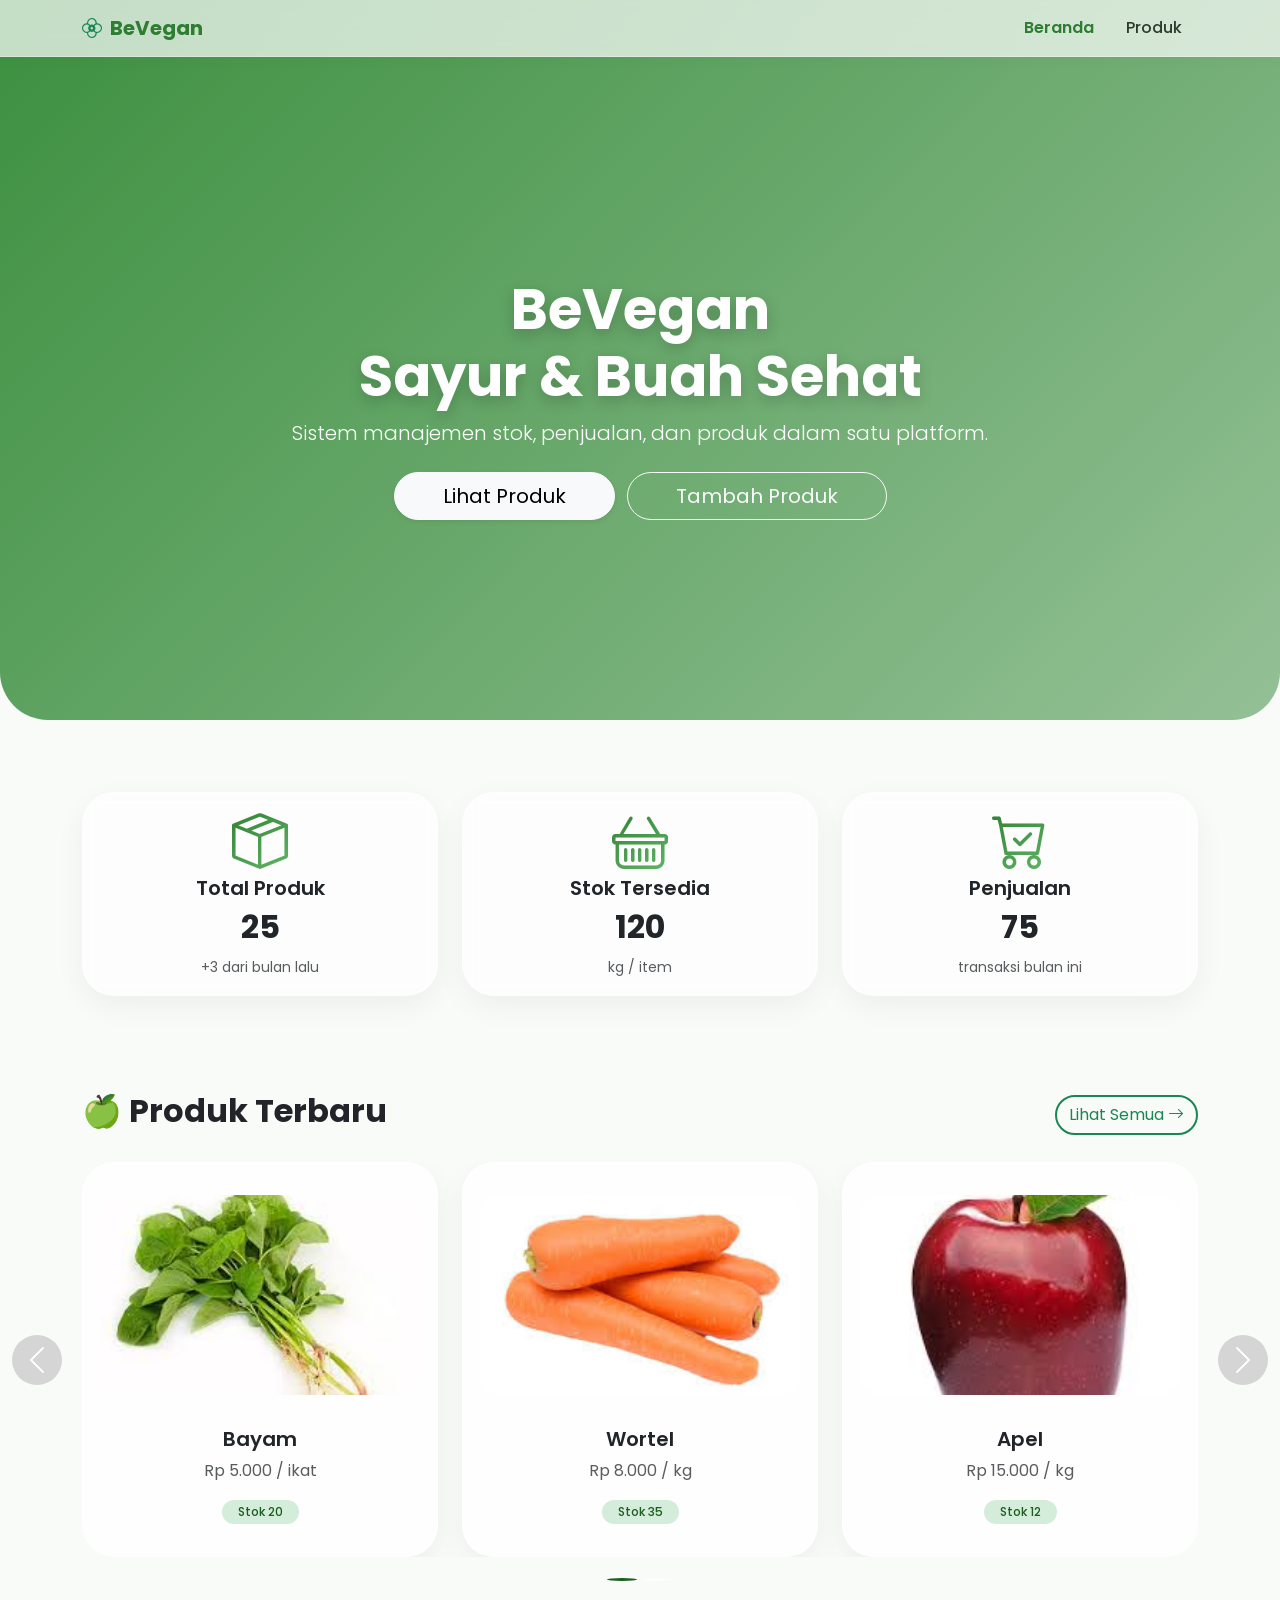
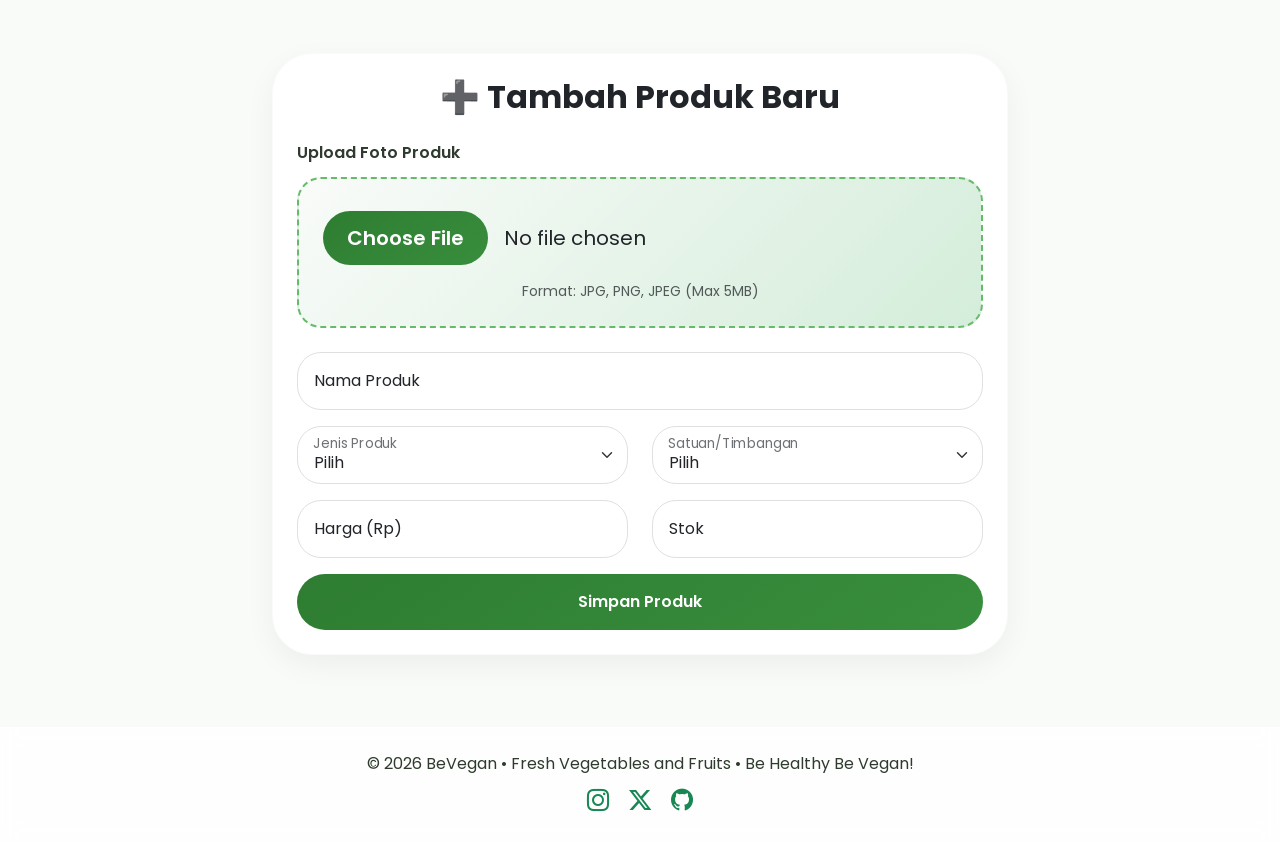
==== index.html @ 20da702f "first commit" ====
<!DOCTYPE html>
<html lang="id">
<head>
  <meta charset="UTF-8">
  <meta name="viewport" content="width=device-width, initial-scale=1.0">
  <title>BeVegan • Manajemen Toko</title>

  <!-- Google Fonts (Poppins) -->
  <link rel="preconnect" href="https://fonts.googleapis.com">
  <link rel="preconnect" href="https://fonts.gstatic.com" crossorigin>
  <link href="https://fonts.googleapis.com/css2?family=Poppins:wght@300;400;500;600;700&display=swap" rel="stylesheet">

  <!-- Bootstrap 5 + Icons -->
  <link href="https://cdn.jsdelivr.net/npm/bootstrap@5.3.0/dist/css/bootstrap.min.css" rel="stylesheet">
  <link rel="stylesheet" href="https://cdn.jsdelivr.net/npm/bootstrap-icons@1.10.5/font/bootstrap-icons.css">

  <!-- Custom CSS -->
  <link rel="stylesheet" href="css/style.css">
</head>
<body>

<!-- NAVBAR MODERN (GLASS) -->
<nav class="navbar navbar-expand-lg navbar-light fixed-top glass-nav">
  <div class="container">
    <a class="navbar-brand fw-bold" href="index.html">
      <i class="bi bi-flower2 text-success me-2"></i>BeVegan
    </a>
    <button class="navbar-toggler" type="button" data-bs-toggle="collapse" data-bs-target="#navbarNav">
      <span class="navbar-toggler-icon"></span>
    </button>
    <div class="collapse navbar-collapse" id="navbarNav">
      <ul class="navbar-nav ms-auto">
        <li class="nav-item">
          <a class="nav-link active" href="index.html">Beranda</a>
        </li>
        <li class="nav-item">
          <a class="nav-link" href="produk.html">Produk</a>
        </li>
      </ul>
    </div>
  </div>
</nav>

<!-- HERO SECTION -->
<section class="hero d-flex align-items-center text-center text-white">
  <div class="container">
    <h1 class="display-4 fw-bold animate-fade-in">BeVegan <br> Sayur & Buah Sehat</h1>
    <p class="lead mb-4">Sistem manajemen stok, penjualan, dan produk dalam satu platform.</p>
    <a href="#produk" class="btn btn-light btn-lg rounded-pill px-5 me-2 shadow-sm">Lihat Produk</a>
    <a href="#form" class="btn btn-outline-light btn-lg rounded-pill px-5">Tambah Produk</a>
  </div>
</section>

<!-- STATISTIK CARD -->
<section class="container my-5 py-4">
  <div class="row g-4 text-center">
    <div class="col-md-4">
      <div class="card-glass h-100 p-3">
        <i class="bi bi-box-seam display-3 text-success mb-3"></i>
        <h5 class="fw-semibold">Total Produk</h5>
        <h2 class="fw-bold">25</h2>
        <small class="text-muted">+3 dari bulan lalu</small>
      </div>
    </div>
    <div class="col-md-4">
      <div class="card-glass h-100 p-3">
        <i class="bi bi-basket display-3 text-success mb-3"></i>
        <h5 class="fw-semibold">Stok Tersedia</h5>
        <h2 class="fw-bold">120</h2>
        <small class="text-muted">kg / item</small>
      </div>
    </div>
    <div class="col-md-4">
      <div class="card-glass h-100 p-3">
        <i class="bi bi-cart-check display-3 text-success mb-3"></i>
        <h5 class="fw-semibold">Penjualan</h5>
        <h2 class="fw-bold">75</h2>
        <small class="text-muted">transaksi bulan ini</small>
      </div>
    </div>
  </div>
</section>

<!-- PREVIEW PRODUK (CAROUSEL) -->
<section id="produk" class="container my-5 py-4">
  <div class="d-flex justify-content-between align-items-center mb-4">
    <h2 class="fw-bold">🍏 Produk Terbaru</h2>
    <a href="produk.html" class="btn btn-outline-success rounded-pill">Lihat Semua <i class="bi bi-arrow-right"></i></a>
  </div>
  
  <!-- CAROUSEL -->
  <div id="carouselProduk" class="carousel slide" data-bs-ride="carousel">
    <div class="carousel-inner">
      <!-- Slide 1 -->
      <div class="carousel-item active">
        <div class="row g-4">
          <div class="col-md-4">
            <div class="card-produk">
              <img src="assets/bayam.jpg" alt="Bayam" class="product-img">
              <h5 class="fw-semibold mt-3">Bayam</h5>
              <p class="text-muted">Rp 5.000 / ikat</p>
              <span class="badge bg-success-soft">Stok 20</span>
            </div>
          </div>
          <div class="col-md-4">
            <div class="card-produk">
              <img src="assets/wortel.jpg" alt="Wortel" class="product-img">
              <h5 class="fw-semibold mt-3">Wortel</h5>
              <p class="text-muted">Rp 8.000 / kg</p>
              <span class="badge bg-success-soft">Stok 35</span>
            </div>
          </div>
          <div class="col-md-4">
            <div class="card-produk">
              <img src="assets/apel.jpg" alt="Apel" class="product-img">
              <h5 class="fw-semibold mt-3">Apel</h5>
              <p class="text-muted">Rp 15.000 / kg</p>
              <span class="badge bg-success-soft">Stok 12</span>
            </div>
          </div>
        </div>
      </div>

      <!-- Slide 2 -->
      <div class="carousel-item">
        <div class="row g-4">
          <div class="col-md-4">
            <div class="card-produk">
              <img src="assets/brokoli.jpg" alt="Brokoli" class="product-img">
              <h5 class="fw-semibold mt-3">Brokoli</h5>
              <p class="text-muted">Rp 12.000 / kg</p>
              <span class="badge bg-success-soft">Stok 8</span>
            </div>
          </div>
          <div class="col-md-4">
            <div class="card-produk">
              <img src="assets/jeruk.jpg" alt="Jeruk" class="product-img">
              <h5 class="fw-semibold mt-3">Jeruk</h5>
              <p class="text-muted">Rp 20.000 / kg</p>
              <span class="badge bg-success-soft">Stok 15</span>
            </div>
          </div>
          <div class="col-md-4">
            <div class="card-produk">
              <img src="assets/tahu.jpg" alt="Tahu" class="product-img">
              <h5 class="fw-semibold mt-3">Tahu</h5>
              <p class="text-muted">Rp 3.000 / potong</p>
              <span class="badge bg-success-soft">Stok 40</span>
            </div>
          </div>
        </div>
      </div>
    </div>

    <!-- Carousel Controls -->
    <button class="carousel-control-prev" type="button" data-bs-target="#carouselProduk" data-bs-slide="prev">
      <span class="carousel-control-prev-icon" aria-hidden="true"></span>
    </button>
    <button class="carousel-control-next" type="button" data-bs-target="#carouselProduk" data-bs-slide="next">
      <span class="carousel-control-next-icon" aria-hidden="true"></span>
    </button>

    <!-- Carousel Indicators -->
    <div class="carousel-indicators">
      <button type="button" data-bs-target="#carouselProduk" data-bs-slide-to="0" class="active" aria-current="true"></button>
      <button type="button" data-bs-target="#carouselProduk" data-bs-slide-to="1"></button>
    </div>
  </div>
</section>

<!-- FORM INPUT (FLOATING LABEL) -->
<section id="form" class="container my-5 py-4">
  <div class="row justify-content-center">
    <div class="col-lg-8">
      <div class="card-form p-4">
        <h2 class="fw-bold text-center mb-4">➕ Tambah Produk Baru</h2>
        <form id="formTambahProduk" enctype="multipart/form-data">
          <!-- Upload Gambar -->
          <div class="mb-4">
            <label for="fotoProduk" class="form-label fw-semibold">Upload Foto Produk</label>
            <div class="upload-wrapper">
              <input type="file" class="form-control form-control-lg" id="fotoProduk" accept="image/*" required>
              <small class="text-muted d-block mt-2">Format: JPG, PNG, JPEG (Max 5MB)</small>
            </div>
            <div id="previewContainer" class="mt-3" style="display:none;">
              <img id="previewImage" src="" alt="Preview" class="img-preview">
            </div>
          </div>

          <div class="form-floating mb-3">
            <input type="text" class="form-control" id="namaProduk" placeholder="Nama Produk" required>
            <label for="namaProduk">Nama Produk</label>
          </div>
          
          <div class="row">
            <div class="col-md-6">
              <div class="form-floating mb-3">
                <select class="form-select" id="jenisProduk" required>
                  <option selected disabled value="">Pilih</option>
                  <option>Sayur</option>
                  <option>Buah</option>
                </select>
                <label for="jenisProduk">Jenis Produk</label>
              </div>
            </div>
            <div class="col-md-6">
              <div class="form-floating mb-3">
                <select class="form-select" id="satuan" required>
                  <option selected disabled value="">Pilih</option>
                  <option>kg</option>
                  <option>potong</option>
                  <option>ikat</option>
                  <option>buah</option>
                  <option>papan</option>
                  <option>pcs</option>
                </select>
                <label for="satuan">Satuan/Timbangan</label>
              </div>
            </div>
          </div>
          
          <div class="row">
            <div class="col-md-6">
              <div class="form-floating mb-3">
                <input type="number" class="form-control" id="harga" placeholder="Harga" required>
                <label for="harga">Harga (Rp)</label>
              </div>
            </div>
            <div class="col-md-6">
              <div class="form-floating mb-3">
                <input type="number" class="form-control" id="stok" placeholder="Stok" required>
                <label for="stok">Stok</label>
              </div>
            </div>
          </div>
          
          <button type="submit" class="btn btn-success w-100 py-3 rounded-pill fw-semibold">Simpan Produk</button>
        </form>
      </div>
    </div>
  </div>
</section>

<!-- FOOTER MINIMALIS -->
<footer class="footer-glass text-center py-4">
  <div class="container">
    <p class="mb-0">© 2026 BeVegan • Fresh Vegetables and Fruits • Be Healthy Be Vegan!</p>
    <div class="mt-2">
      <a href="#" class="text-success me-3"><i class="bi bi-instagram"></i></a>
      <a href="#" class="text-success me-3"><i class="bi bi-twitter-x"></i></a>
      <a href="#" class="text-success"><i class="bi bi-github"></i></a>
    </div>
  </div>
</footer>

<script src="https://cdn.jsdelivr.net/npm/bootstrap@5.3.0/dist/js/bootstrap.bundle.min.js"></script>

<!-- SCRIPT PREVIEW GAMBAR -->
<script>
  const fotoProdukInput = document.getElementById('fotoProduk');
  const previewContainer = document.getElementById('previewContainer');
  const previewImage = document.getElementById('previewImage');

  // Preview gambar sebelum upload
  fotoProdukInput.addEventListener('change', function(e) {
    const file = e.target.files[0];
    
    if (file) {
      // Validasi ukuran file (max 5MB)
      if (file.size > 5 * 1024 * 1024) {
        alert('Ukuran file terlalu besar! Maksimal 5MB');
        this.value = '';
        previewContainer.style.display = 'none';
        return;
      }

      // Validasi tipe file
      if (!file.type.match('image.*')) {
        alert('File harus berupa gambar!');
        this.value = '';
        previewContainer.style.display = 'none';
        return;
      }

      // Tampilkan preview
      const reader = new FileReader();
      reader.onload = function(event) {
        previewImage.src = event.target.result;
        previewContainer.style.display = 'block';
      };
      reader.readAsDataURL(file);
    }
  });

  // Handle form submit
  document.getElementById('formTambahProduk').addEventListener('submit', function(e) {
    e.preventDefault();
    alert('Produk berhasil ditambahkan!');
    // Reset form
    this.reset();
    previewContainer.style.display = 'none';
  });
</script>
</body>
</html>
---- css/style.css ----
/* ===== VARIABLES & RESET ===== */
:root {
  --primary-soft: #e6f3e6;
  --success-light: #d4edda;
  --glass-bg: rgba(255, 255, 255, 0.6);
  --glass-border: rgba(255, 255, 255, 0.3);
  --shadow-soft: 0 10px 30px rgba(0, 0, 0, 0.05);
  --shadow-hover: 0 20px 40px rgba(0, 100, 0, 0.1);
}

body {
  font-family: 'Poppins', sans-serif;
  background: #f9fbf9;
  padding-top: 76px; /* tinggi navbar */
  scroll-behavior: smooth;
}

/* ===== NAVBAR GLASS ===== */
.glass-nav {
  background: rgba(255, 255, 255, 0.7);
  backdrop-filter: blur(12px);
  -webkit-backdrop-filter: blur(12px);
  border-bottom: 1px solid var(--glass-border);
  box-shadow: 0 4px 20px rgba(0, 0, 0, 0.02);
}

.navbar-brand {
  font-weight: 600;
  color: #2e7d32;
}

.nav-link {
  font-weight: 500;
  color: #2e3b2e !important;
  margin: 0 8px;
  transition: 0.2s;
}

.nav-link.active {
  color: #2e7d32 !important;
  font-weight: 600;
}

.nav-link:hover {
  color: #1b5e20 !important;
  transform: translateY(-1px);
}

/* ===== HERO SECTION ===== */
.hero {
  height: 80vh;
  background: linear-gradient(135deg, #43a047 0%, #a5d6a7 100%);
  position: relative;
  border-radius: 0 0 3rem 3rem;
  margin-top: -76px;
  padding-top: 76px;
}

.hero::after {
  content: '';
  position: absolute;
  top: 0;
  left: 0;
  width: 100%;
  height: 100%;
  background: rgba(0, 0, 0, 0.1);
  border-radius: 0 0 3rem 3rem;
  z-index: 1;
}

.hero .container {
  position: relative;
  z-index: 2;
}

.hero h1 {
  text-shadow: 0 5px 15px rgba(0,0,0,0.2);
  animation: fadeInUp 1s ease;
}

.hero .btn {
  transition: all 0.3s;
}

.hero .btn:hover {
  transform: translateY(-3px);
  box-shadow: 0 15px 25px rgba(0,0,0,0.2);
}

/* ===== CARD GLASS (STATISTIK) ===== */
.card-glass {
  background: var(--glass-bg);
  backdrop-filter: blur(8px);
  -webkit-backdrop-filter: blur(8px);
  border: 1px solid var(--glass-border);
  border-radius: 2rem !important;
  box-shadow: var(--shadow-soft);
  transition: 0.3s;
}

.card-glass:hover {
  transform: translateY(-8px);
  box-shadow: var(--shadow-hover);
  background: rgba(255, 255, 255, 0.8);
}

.card-glass i {
  font-size: 3.5rem;
  background: linear-gradient(145deg, #2e7d32, #66bb6a);
  -webkit-background-clip: text;
  -webkit-text-fill-color: transparent;
}

/* ===== CARD PRODUK (GLASS + HOVER) ===== */
.card-produk {
  background: rgba(255, 255, 255, 0.7);
  backdrop-filter: blur(6px);
  -webkit-backdrop-filter: blur(6px);
  border: 1px solid rgba(255,255,255,0.5);
  border-radius: 2rem;
  padding: 2rem 1rem;
  text-align: center;
  box-shadow: var(--shadow-soft);
  transition: all 0.3s cubic-bezier(0.25, 0.46, 0.45, 0.94);
}

.card-produk:hover {
  transform: scale(1.03) translateY(-5px);
  box-shadow: var(--shadow-hover);
  background: rgba(255, 255, 255, 0.9);
}

.card-produk i {
  font-size: 4rem;
  margin-bottom: 1rem;
  transition: 0.3s;
}

.card-produk:hover i {
  transform: rotate(5deg) scale(1.1);
}

/* ===== PRODUCT IMAGE ===== */
.product-img {
  width: 100%;
  height: 200px;
  object-fit: cover;
  border-radius: 1.5rem;
  margin-bottom: 1rem;
  transition: 0.3s;
}

.card-produk:hover .product-img {
  transform: scale(1.05);
}

/* ===== CAROUSEL ===== */
.carousel-inner {
  border-radius: 2rem;
  overflow: hidden;
}

.carousel-item {
  height: auto;
}

.carousel-control-prev,
.carousel-control-next {
  background: rgba(0, 0, 0, 0.3);
  border-radius: 50%;
  width: 50px;
  height: 50px;
  top: 50%;
  transform: translateY(-50%);
}

.carousel-control-prev {
  left: -70px;
}

.carousel-control-next {
  right: -70px;
}

.carousel-indicators {
  bottom: -50px;
}

.carousel-indicators button {
  width: 12px;
  height: 12px;
  border-radius: 50%;
  background-color: #66bb6a;
}

.carousel-indicators button.active {
  background-color: #1b5e20;
}

.bg-success-soft {
  background-color: var(--success-light);
  color: #1b5e20;
  padding: 0.4rem 1rem;
  border-radius: 2rem;
  font-weight: 500;
}

/* ===== FORM CARD ===== */
.card-form {
  background: white;
  border-radius: 2.5rem;
  box-shadow: var(--shadow-soft);
  border: 1px solid rgba(0,0,0,0.02);
  padding: 2rem;
}

.form-floating > .form-control,
.form-floating > .form-select {
  border-radius: 1.5rem;
  border: 1px solid #e0e0e0;
  padding: 1.5rem 1rem 0.5rem;
}

.form-floating > label {
  padding-left: 1rem;
}

.form-control:focus,
.form-select:focus {
  border-color: #66bb6a;
  box-shadow: 0 0 0 0.2rem rgba(102, 187, 106, 0.2);
}

.btn-success {
  background: linear-gradient(145deg, #2e7d32, #388e3c);
  border: none;
  border-radius: 3rem;
  transition: all 0.3s;
}

.btn-success:hover {
  background: linear-gradient(145deg, #1b5e20, #2e7d32);
  transform: translateY(-2px);
  box-shadow: 0 10px 20px rgba(46, 125, 50, 0.3);
}

.btn-outline-success {
  border-radius: 3rem;
  border-width: 2px;
}

/* ===== FILE UPLOAD & IMAGE PREVIEW ===== */
.upload-wrapper {
  position: relative;
  border: 2px dashed #66bb6a;
  border-radius: 1.5rem;
  padding: 1.5rem;
  background: linear-gradient(135deg, #f9fbf9 0%, var(--success-light) 100%);
  text-align: center;
  transition: 0.3s;
}

.upload-wrapper:hover {
  border-color: #2e7d32;
  background: linear-gradient(135deg, var(--success-light) 0%, #e3f2e1 100%);
}

.upload-wrapper input[type="file"] {
  border: none;
  background: transparent;
  cursor: pointer;
  padding: 1rem;
}

.upload-wrapper input[type="file"]::-webkit-file-upload-button {
  background: linear-gradient(145deg, #2e7d32, #388e3c);
  color: white;
  border: none;
  padding: 0.75rem 1.5rem;
  border-radius: 2rem;
  cursor: pointer;
  font-weight: 600;
  transition: 0.3s;
}

.upload-wrapper input[type="file"]::-webkit-file-upload-button:hover {
  background: linear-gradient(145deg, #1b5e20, #2e7d32);
  transform: scale(1.05);
}

.img-preview {
  max-width: 200px;
  max-height: 200px;
  border-radius: 1.5rem;
  border: 3px solid #66bb6a;
  box-shadow: var(--shadow-soft);
  animation: fadeInUp 0.5s ease;
}

.form-label {
  color: #2e3b2e;
  margin-bottom: 0.75rem;
}

/* ===== FOOTER ===== */
.footer-glass {
  background: rgba(255, 255, 255, 0.8);
  backdrop-filter: blur(8px);
  -webkit-backdrop-filter: blur(8px);
  border-top: 1px solid rgba(255,255,255,0.5);
  color: #2e3b2e;
  margin-top: 3rem;
}

.footer-glass a {
  font-size: 1.4rem;
  transition: 0.2s;
}

.footer-glass a:hover {
  color: #1b5e20 !important;
  transform: translateY(-2px);
}

/* ===== ANIMASI ===== */
@keyframes fadeInUp {
  from {
    opacity: 0;
    transform: translateY(20px);
  }
  to {
    opacity: 1;
    transform: translateY(0);
  }
}

.animate-fade-in {
  animation: fadeInUp 1s ease;
}

/* ===== RESPONSIVE ===== */
@media (max-width: 768px) {
  .hero {
    height: 70vh;
    border-radius: 0 0 2rem 2rem;
  }
  .hero h1 {
    font-size: 2.2rem;
  }
  .card-produk {
    padding: 1.5rem 0.5rem;
  }
}
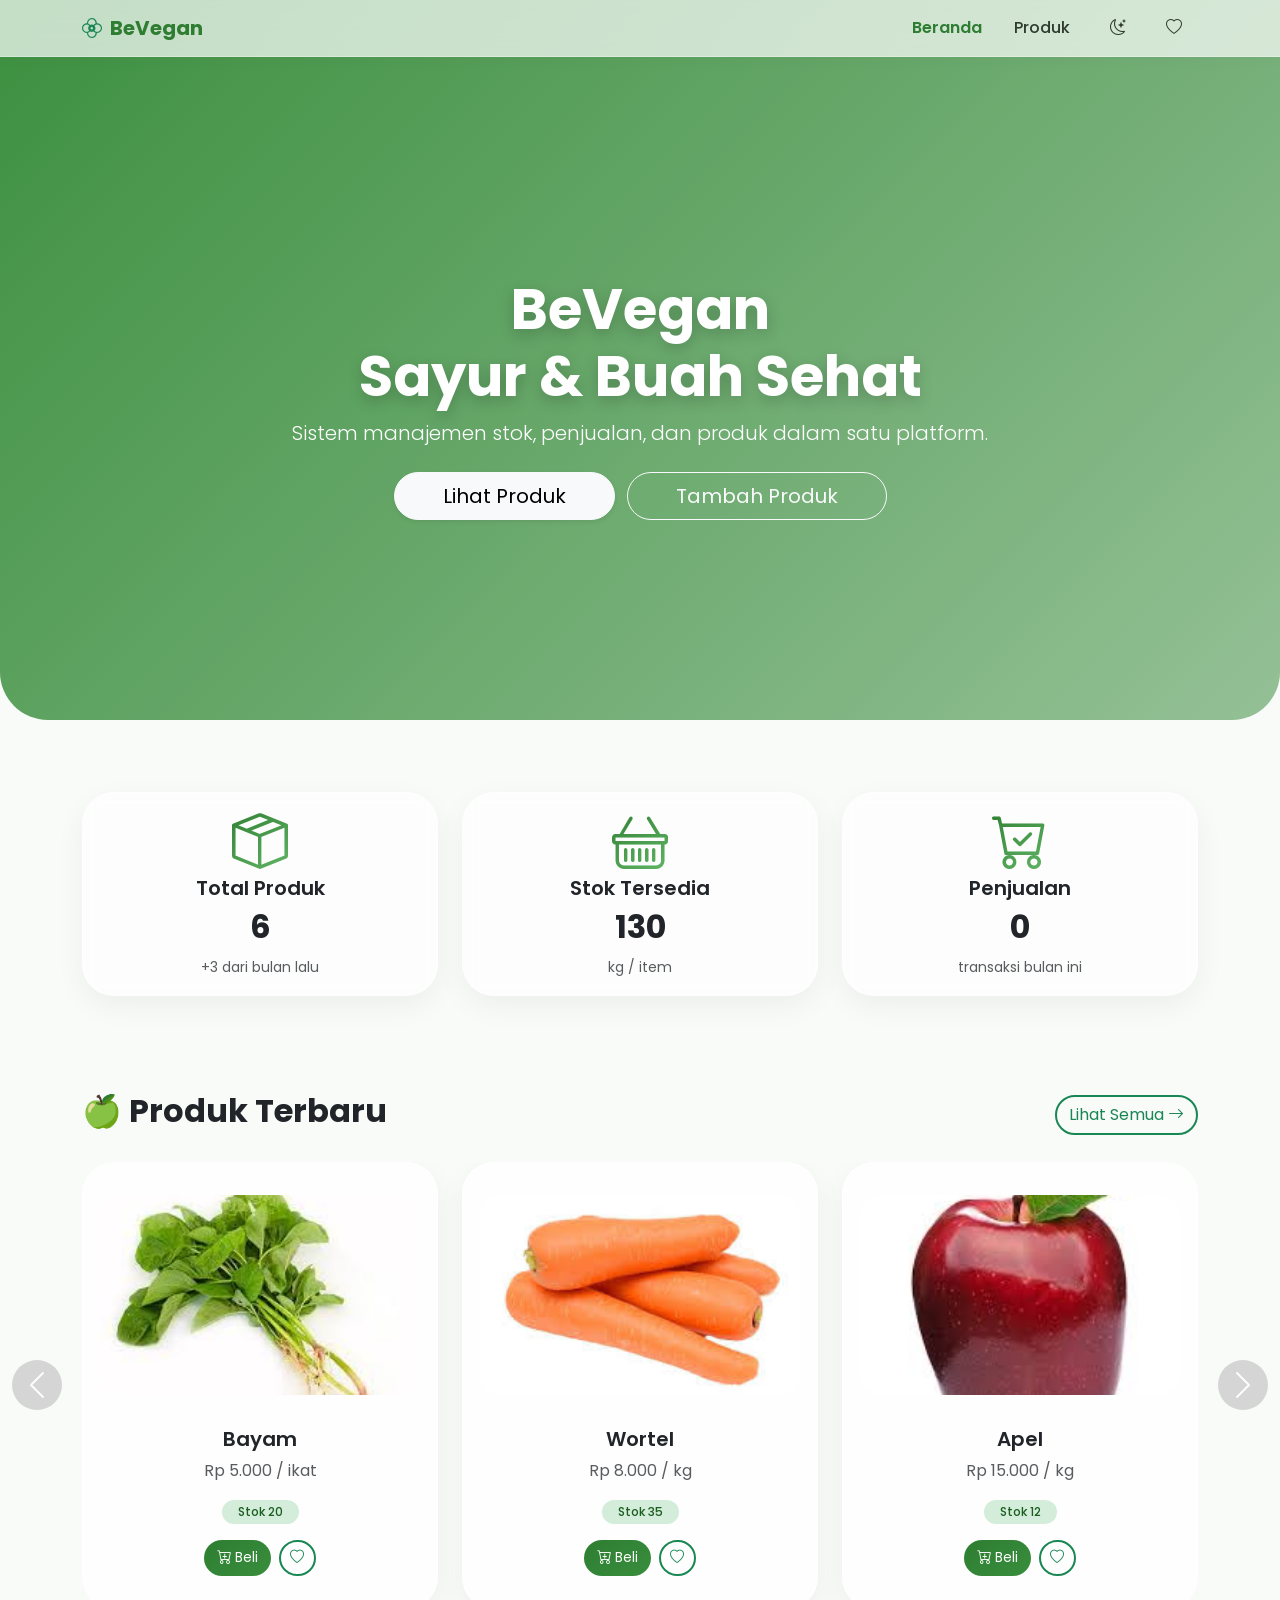
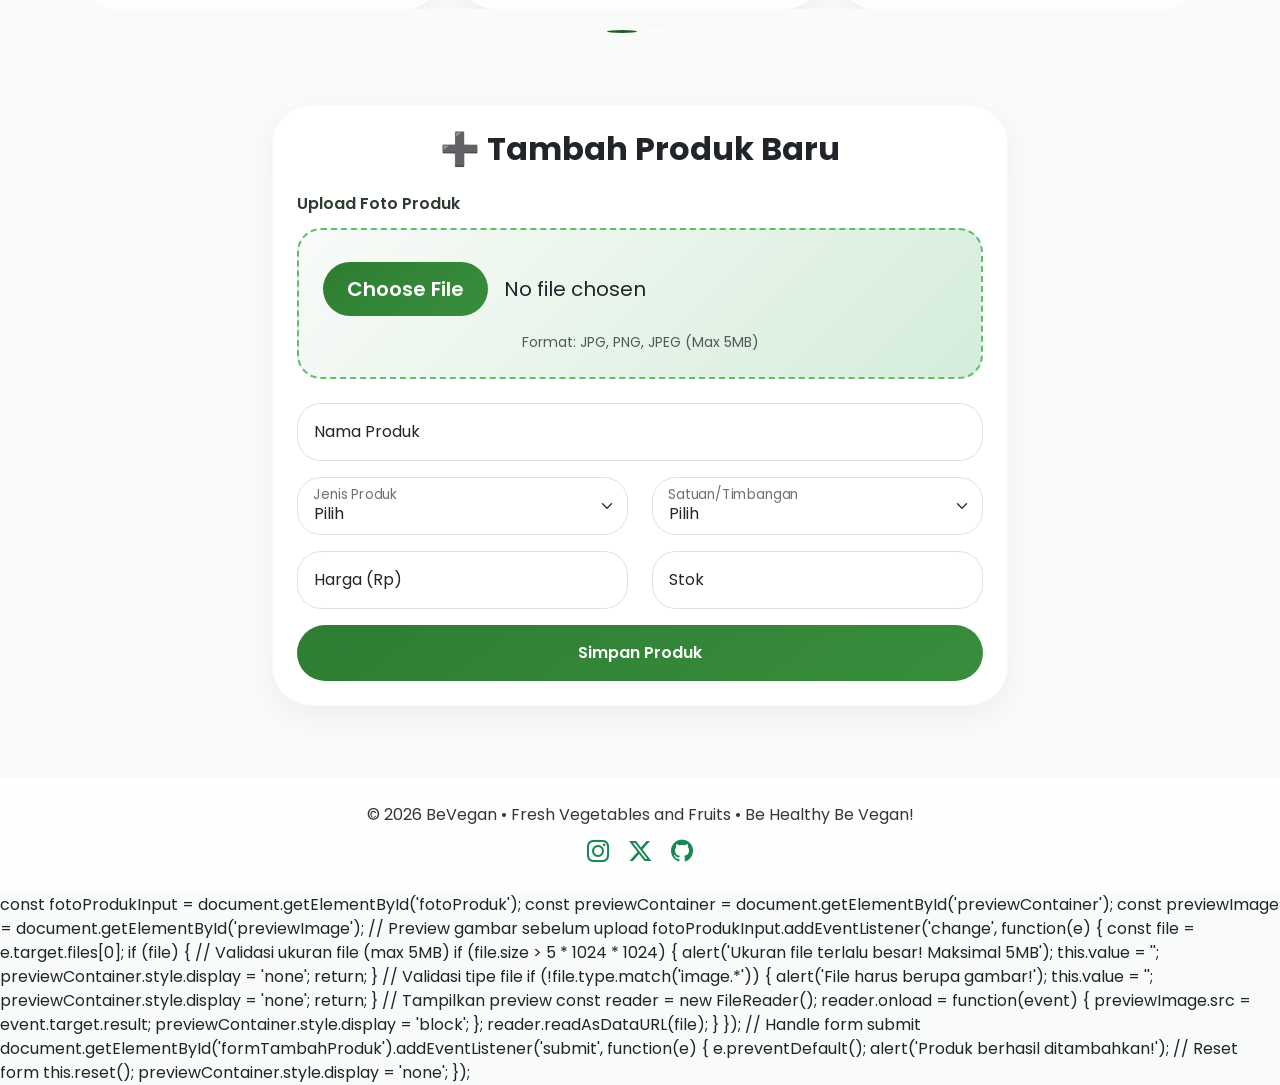
==== commit 9ec9ea56: "Tugas akhir 2 menambahkan dark mode dan tombol interaktif beli dan whistlist dengan menambahkan moda" ====
--- a/index.html
+++ b/index.html
@@ -36,6 +36,19 @@
         <li class="nav-item">
           <a class="nav-link" href="produk.html">Produk</a>
         </li>
+        <!-- Dark Mode Toggle -->
+        <li class="nav-item">
+          <button class="btn btn-link nav-link" id="darkModeToggle">
+            <i class="bi bi-moon-stars" id="darkModeIcon"></i>
+          </button>
+        </li>
+        <!-- Wishlist Button -->
+        <li class="nav-item">
+          <button class="btn btn-link nav-link position-relative" id="wishlistBtn" data-bs-toggle="modal" data-bs-target="#wishlistModal">
+            <i class="bi bi-heart"></i>
+            <span class="badge bg-success rounded-pill position-absolute top-0 start-100 translate-middle" id="wishlistBadge" style="font-size: 0.65rem; display: none;">0</span>
+          </button>
+        </li>
       </ul>
     </div>
   </div>
@@ -95,27 +108,39 @@
       <div class="carousel-item active">
         <div class="row g-4">
           <div class="col-md-4">
-            <div class="card-produk">
+            <div class="card-produk" data-nama="Bayam" data-harga="5000" data-stok="20">
               <img src="assets/bayam.jpg" alt="Bayam" class="product-img">
               <h5 class="fw-semibold mt-3">Bayam</h5>
               <p class="text-muted">Rp 5.000 / ikat</p>
-              <span class="badge bg-success-soft">Stok 20</span>
-            </div>
-          </div>
-          <div class="col-md-4">
-            <div class="card-produk">
+              <span class="badge bg-success-soft stok-badge">Stok 20</span>
+              <div class="mt-3 d-flex gap-2 justify-content-center">
+                <button class="btn btn-success btn-sm btn-beli" style="padding: 0.3rem 0.8rem; font-size: 0.85rem;"><i class="bi bi-cart-plus" style="font-size: 0.9rem;"></i> Beli</button>
+                <button class="btn btn-outline-success btn-sm btn-wishlist" style="padding: 0.3rem 0.6rem; font-size: 0.85rem;"><i class="bi bi-heart" style="font-size: 0.9rem;"></i></button>
+              </div>
+            </div>
+          </div>
+          <div class="col-md-4">
+            <div class="card-produk" data-nama="Wortel" data-harga="8000" data-stok="35">
               <img src="assets/wortel.jpg" alt="Wortel" class="product-img">
               <h5 class="fw-semibold mt-3">Wortel</h5>
               <p class="text-muted">Rp 8.000 / kg</p>
-              <span class="badge bg-success-soft">Stok 35</span>
-            </div>
-          </div>
-          <div class="col-md-4">
-            <div class="card-produk">
+              <span class="badge bg-success-soft stok-badge">Stok 35</span>
+              <div class="mt-3 d-flex gap-2 justify-content-center">
+                <button class="btn btn-success btn-sm btn-beli" style="padding: 0.3rem 0.8rem; font-size: 0.85rem;"><i class="bi bi-cart-plus" style="font-size: 0.9rem;"></i> Beli</button>
+                <button class="btn btn-outline-success btn-sm btn-wishlist" style="padding: 0.3rem 0.6rem; font-size: 0.85rem;"><i class="bi bi-heart" style="font-size: 0.9rem;"></i></button>
+              </div>
+            </div>
+          </div>
+          <div class="col-md-4">
+            <div class="card-produk" data-nama="Apel" data-harga="15000" data-stok="12">
               <img src="assets/apel.jpg" alt="Apel" class="product-img">
               <h5 class="fw-semibold mt-3">Apel</h5>
               <p class="text-muted">Rp 15.000 / kg</p>
-              <span class="badge bg-success-soft">Stok 12</span>
+              <span class="badge bg-success-soft stok-badge">Stok 12</span>
+              <div class="mt-3 d-flex gap-2 justify-content-center">
+                <button class="btn btn-success btn-sm btn-beli" style="padding: 0.3rem 0.8rem; font-size: 0.85rem;"><i class="bi bi-cart-plus" style="font-size: 0.9rem;"></i> Beli</button>
+                <button class="btn btn-outline-success btn-sm btn-wishlist" style="padding: 0.3rem 0.6rem; font-size: 0.85rem;"><i class="bi bi-heart" style="font-size: 0.9rem;"></i></button>
+              </div>
             </div>
           </div>
         </div>
@@ -125,27 +150,39 @@
       <div class="carousel-item">
         <div class="row g-4">
           <div class="col-md-4">
-            <div class="card-produk">
+            <div class="card-produk" data-nama="Brokoli" data-harga="12000" data-stok="8">
               <img src="assets/brokoli.jpg" alt="Brokoli" class="product-img">
               <h5 class="fw-semibold mt-3">Brokoli</h5>
               <p class="text-muted">Rp 12.000 / kg</p>
-              <span class="badge bg-success-soft">Stok 8</span>
-            </div>
-          </div>
-          <div class="col-md-4">
-            <div class="card-produk">
+              <span class="badge bg-success-soft stok-badge">Stok 8</span>
+              <div class="mt-3 d-flex gap-2 justify-content-center">
+                <button class="btn btn-success btn-sm btn-beli" style="padding: 0.3rem 0.8rem; font-size: 0.85rem;"><i class="bi bi-cart-plus" style="font-size: 0.9rem;"></i> Beli</button>
+                <button class="btn btn-outline-success btn-sm btn-wishlist" style="padding: 0.3rem 0.6rem; font-size: 0.85rem;"><i class="bi bi-heart" style="font-size: 0.9rem;"></i></button>
+              </div>
+            </div>
+          </div>
+          <div class="col-md-4">
+            <div class="card-produk" data-nama="Jeruk" data-harga="20000" data-stok="15">
               <img src="assets/jeruk.jpg" alt="Jeruk" class="product-img">
               <h5 class="fw-semibold mt-3">Jeruk</h5>
               <p class="text-muted">Rp 20.000 / kg</p>
-              <span class="badge bg-success-soft">Stok 15</span>
-            </div>
-          </div>
-          <div class="col-md-4">
-            <div class="card-produk">
+              <span class="badge bg-success-soft stok-badge">Stok 15</span>
+              <div class="mt-3 d-flex gap-2 justify-content-center">
+                <button class="btn btn-success btn-sm btn-beli" style="padding: 0.3rem 0.8rem; font-size: 0.85rem;"><i class="bi bi-cart-plus" style="font-size: 0.9rem;"></i> Beli</button>
+                <button class="btn btn-outline-success btn-sm btn-wishlist" style="padding: 0.3rem 0.6rem; font-size: 0.85rem;"><i class="bi bi-heart" style="font-size: 0.9rem;"></i></button>
+              </div>
+            </div>
+          </div>
+          <div class="col-md-4">
+            <div class="card-produk" data-nama="Tahu" data-harga="3000" data-stok="40">
               <img src="assets/tahu.jpg" alt="Tahu" class="product-img">
               <h5 class="fw-semibold mt-3">Tahu</h5>
               <p class="text-muted">Rp 3.000 / potong</p>
-              <span class="badge bg-success-soft">Stok 40</span>
+              <span class="badge bg-success-soft stok-badge">Stok 40</span>
+              <div class="mt-3 d-flex gap-2 justify-content-center">
+                <button class="btn btn-success btn-sm btn-beli" style="padding: 0.3rem 0.8rem; font-size: 0.85rem;"><i class="bi bi-cart-plus" style="font-size: 0.9rem;"></i> Beli</button>
+                <button class="btn btn-outline-success btn-sm btn-wishlist" style="padding: 0.3rem 0.6rem; font-size: 0.85rem;"><i class="bi bi-heart" style="font-size: 0.9rem;"></i></button>
+              </div>
             </div>
           </div>
         </div>
@@ -255,8 +292,27 @@
 
 <script src="https://cdn.jsdelivr.net/npm/bootstrap@5.3.0/dist/js/bootstrap.bundle.min.js"></script>
 
-<!-- SCRIPT PREVIEW GAMBAR -->
-<script>
+<!-- WISHLIST MODAL -->
+<div class="modal fade" id="wishlistModal" tabindex="-1">
+  <div class="modal-dialog">
+    <div class="modal-content">
+      <div class="modal-header">
+        <h5 class="modal-title"><i class="bi bi-heart-fill text-danger me-2"></i>Wishlist Saya</h5>
+        <button type="button" class="btn-close" data-bs-dismiss="modal"></button>
+      </div>
+      <div class="modal-body">
+        <ul class="list-group" id="wishlistItems">
+          <li class="list-group-item text-center text-muted py-4">
+            <i class="bi bi-inbox display-3 d-block mb-2"></i>
+            Wishlist kosong
+          </li>
+        </ul>
+      </div>
+    </div>
+  </div>
+</div>
+
+<script src="js/script.js"></script>
   const fotoProdukInput = document.getElementById('fotoProduk');
   const previewContainer = document.getElementById('previewContainer');
   const previewImage = document.getElementById('previewImage');
--- a/css/style.css
+++ b/css/style.css
@@ -338,6 +338,148 @@
   animation: fadeInUp 1s ease;
 }
 
+/* ===== DARK MODE ===== */
+body.dark {
+  background: #1a1a1a;
+  color: #e0e0e0;
+}
+
+body.dark .glass-nav {
+  background: rgba(30, 30, 30, 0.9);
+  border-bottom-color: rgba(100, 100, 100, 0.3);
+}
+
+body.dark .navbar-brand {
+  color: #66bb6a;
+}
+
+body.dark .nav-link {
+  color: #b0b0b0 !important;
+}
+
+body.dark .nav-link.active,
+body.dark .nav-link:hover {
+  color: #66bb6a !important;
+}
+
+body.dark .hero {
+  background: linear-gradient(135deg, #1b5e20 0%, #388e3c 100%);
+}
+
+body.dark .card-glass {
+  background: rgba(50, 50, 50, 0.7);
+  border-color: rgba(100, 100, 100, 0.3);
+}
+
+body.dark .card-produk {
+  background: rgba(50, 50, 50, 0.8);
+  border-color: rgba(100, 100, 100, 0.3);
+}
+
+body.dark .card-produk:hover {
+  background: rgba(60, 60, 60, 0.9);
+}
+
+body.dark .bg-success-soft {
+  background-color: rgba(102, 187, 106, 0.3);
+  color: #90ee90;
+}
+
+body.dark .card-form {
+  background: #2a2a2a;
+  border-color: rgba(100, 100, 100, 0.3);
+  color: #e0e0e0;
+}
+
+body.dark .form-floating > .form-control,
+body.dark .form-floating > .form-select {
+  background-color: #3a3a3a;
+  color: #e0e0e0;
+  border-color: rgba(100, 100, 100, 0.3);
+}
+
+body.dark .form-floating > .form-control:focus,
+body.dark .form-floating > .form-select:focus {
+  background-color: #3a3a3a;
+  color: #e0e0e0;
+  border-color: #66bb6a;
+}
+
+body.dark .form-label {
+  color: #e0e0e0;
+}
+
+body.dark .upload-wrapper {
+  background: linear-gradient(135deg, #2a2a2a 0%, rgba(102, 187, 106, 0.1) 100%);
+  border-color: rgba(102, 187, 106, 0.5);
+}
+
+body.dark .footer-glass {
+  background: rgba(30, 30, 30, 0.9);
+  border-top-color: rgba(100, 100, 100, 0.3);
+  color: #b0b0b0;
+}
+
+body.dark .modal-content {
+  background-color: #2a2a2a;
+  color: #e0e0e0;
+  border-color: rgba(100, 100, 100, 0.3);
+}
+
+body.dark .modal-body {
+  background-color: #2a2a2a;
+}
+
+body.dark .list-group-item {
+  background-color: #3a3a3a;
+  border-color: rgba(100, 100, 100, 0.3);
+  color: #e0e0e0;
+}
+
+body.dark #darkModeIcon {
+  transition: transform 0.3s;
+}
+
+body.dark #darkModeIcon::before {
+  content: '';
+}
+
+/* Tombol Dark Mode */
+#darkModeToggle {
+  padding: 0.5rem 1rem;
+  transition: all 0.3s;
+}
+
+#darkModeToggle:hover {
+  transform: rotate(20deg);
+}
+
+/* Tombol Wishlist */
+#wishlistBtn {
+  position: relative;
+  transition: all 0.3s;
+}
+
+#wishlistBtn:hover {
+  transform: scale(1.1);
+}
+
+#wishlistBadge {
+  animation: badgePulse 0.5s ease;
+}
+
+@keyframes badgePulse {
+  0% {
+    transform: scale(1);
+  }
+  50% {
+    transform: scale(1.2);
+  }
+  100% {
+    transform: scale(1);
+  }
+}
+
 /* ===== RESPONSIVE ===== */
 @media (max-width: 768px) {
   .hero {
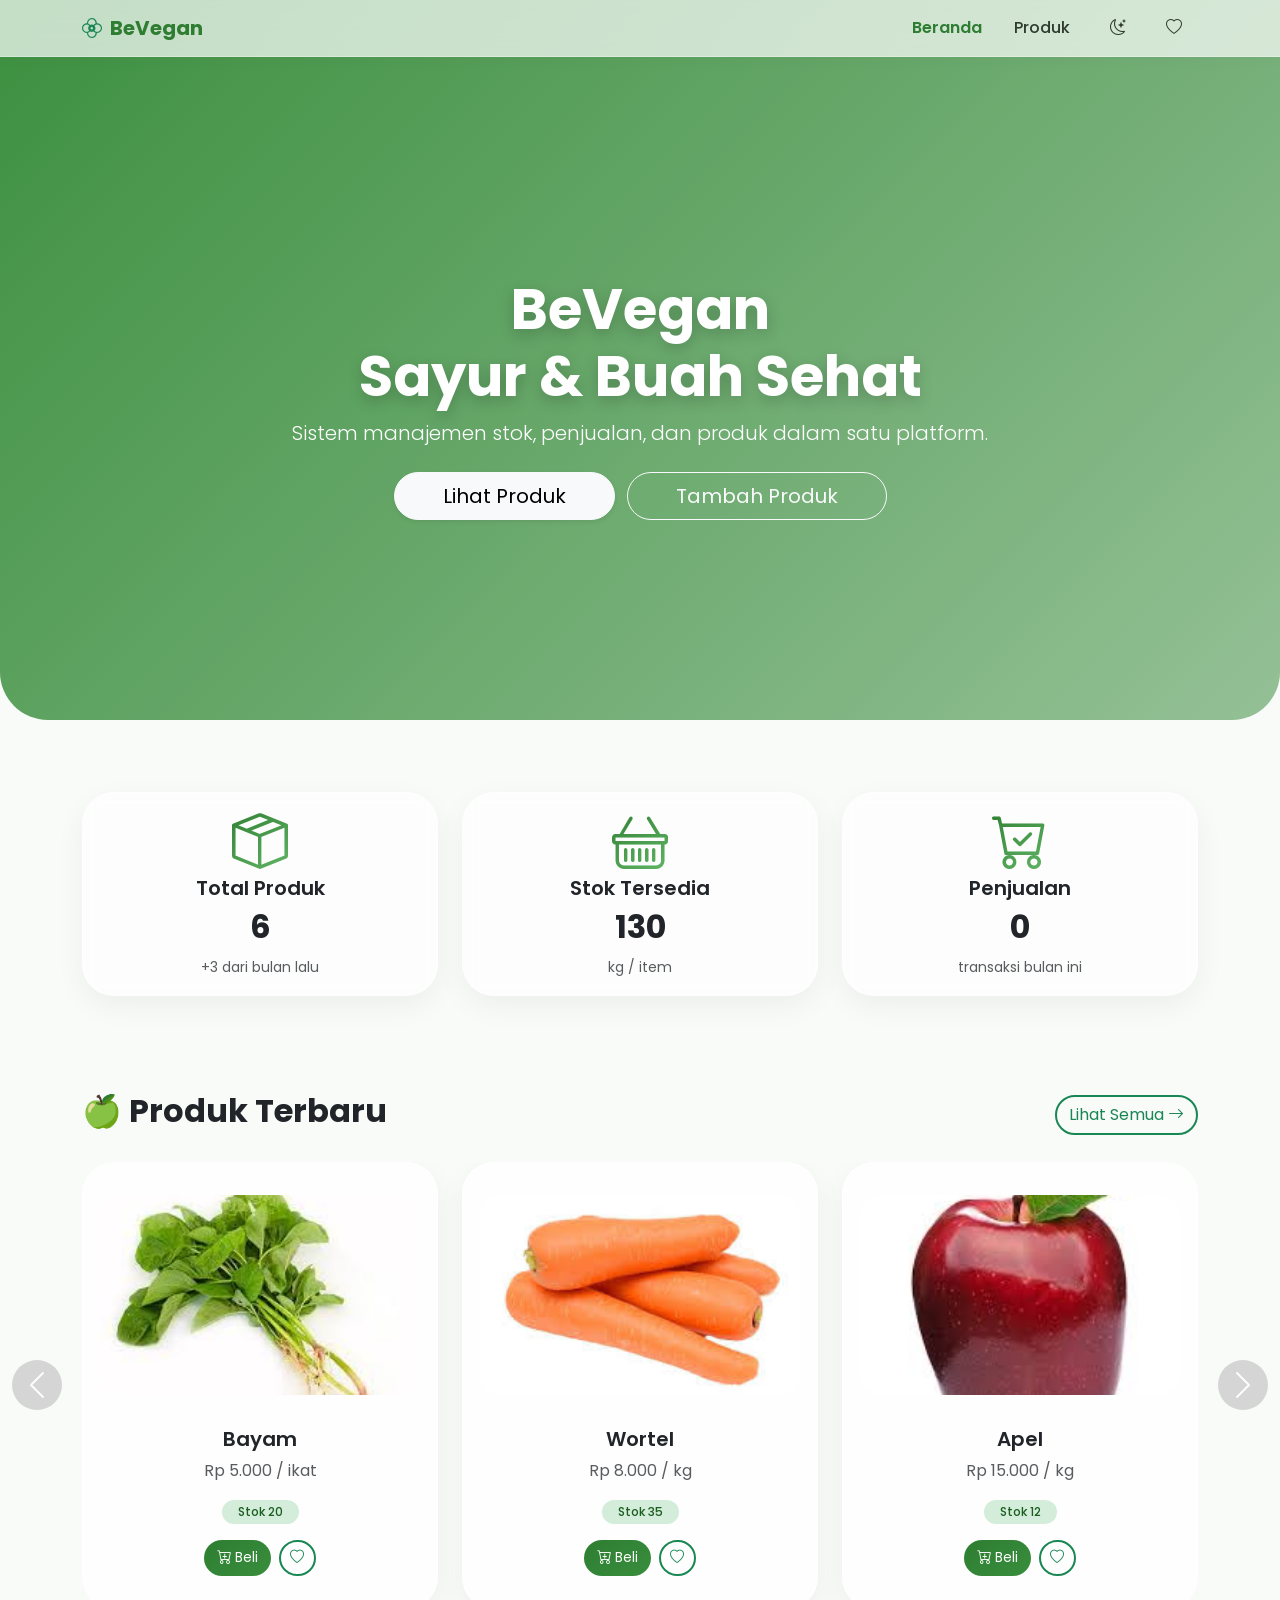
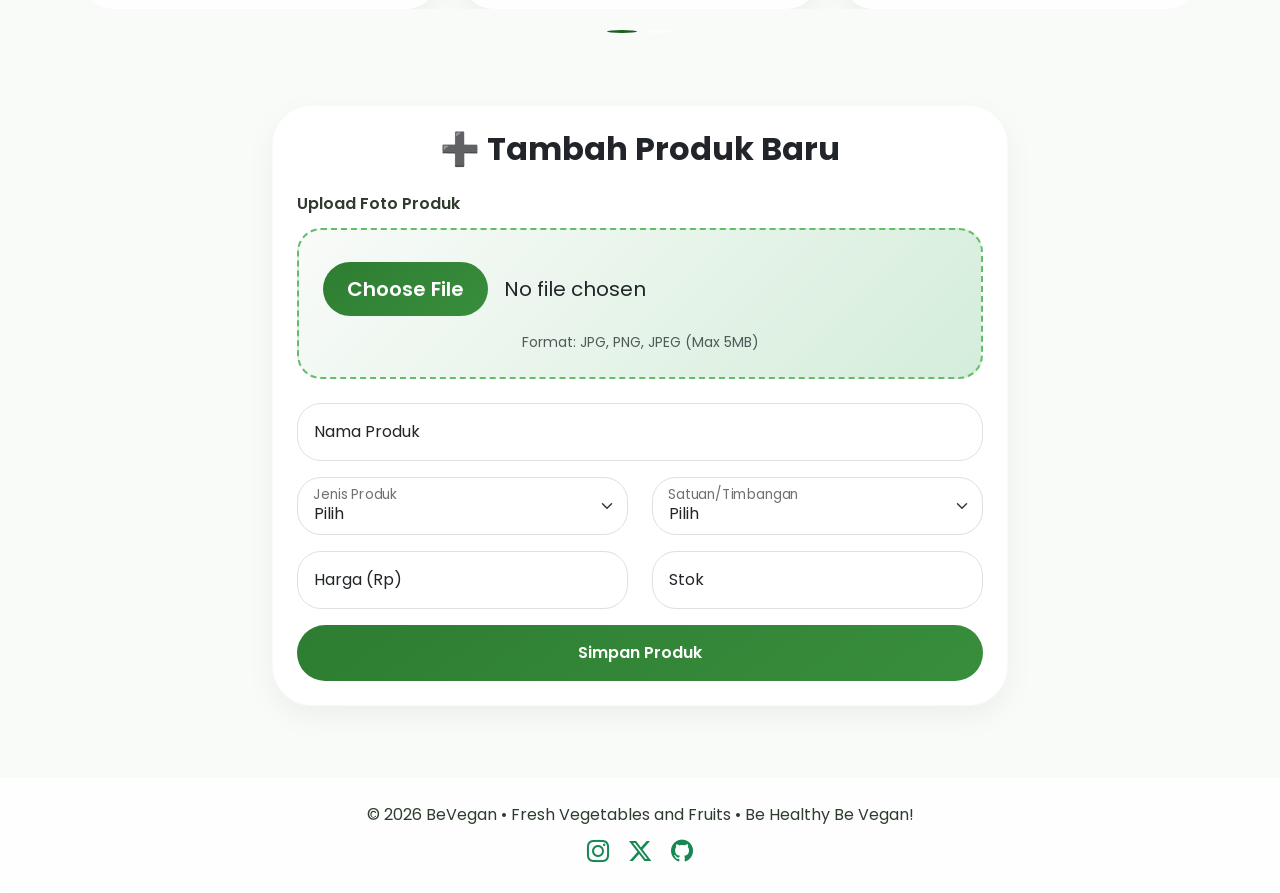
==== commit 39e8fa90: "fixing an error" ====
--- a/index.html
+++ b/index.html
@@ -313,6 +313,9 @@
 </div>
 
 <script src="js/script.js"></script>
+
+<!-- SCRIPT UNTUK PREVIEW GAMBAR -->
+<script>
   const fotoProdukInput = document.getElementById('fotoProduk');
   const previewContainer = document.getElementById('previewContainer');
   const previewImage = document.getElementById('previewImage');
